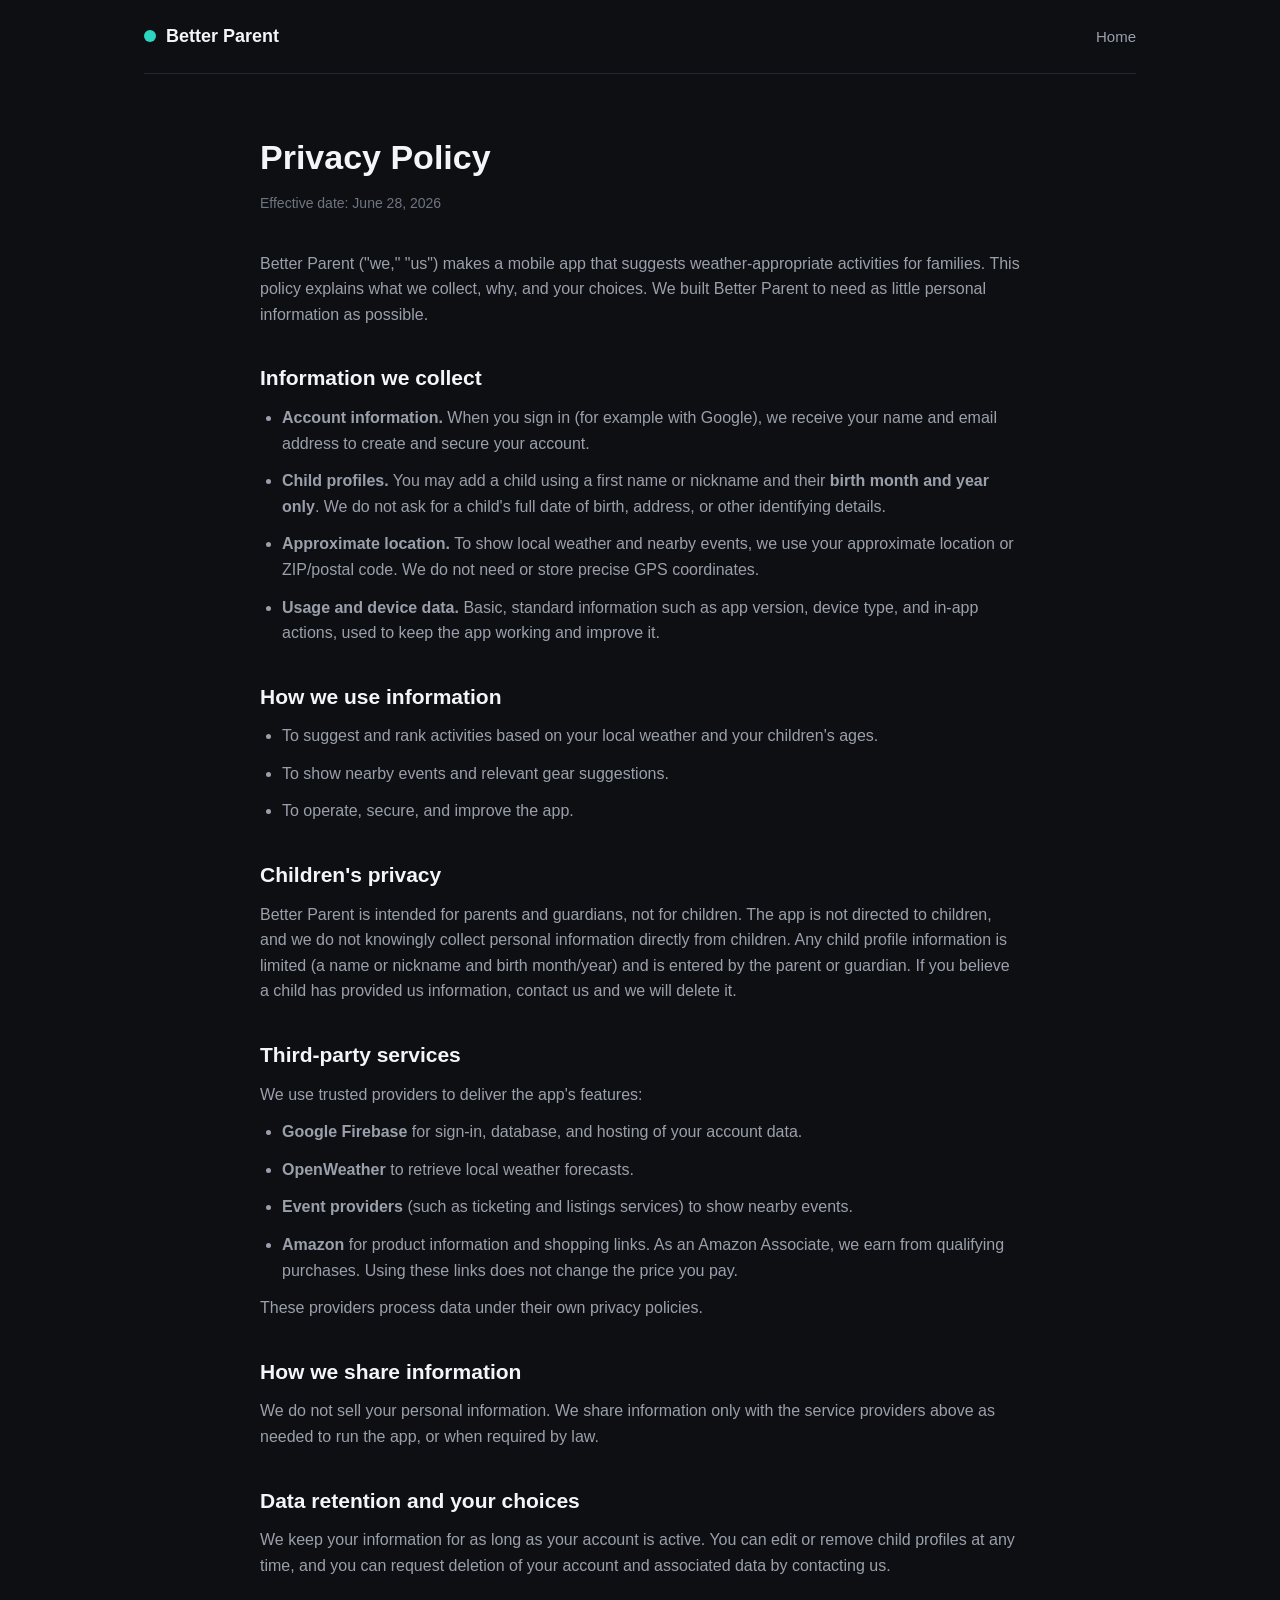
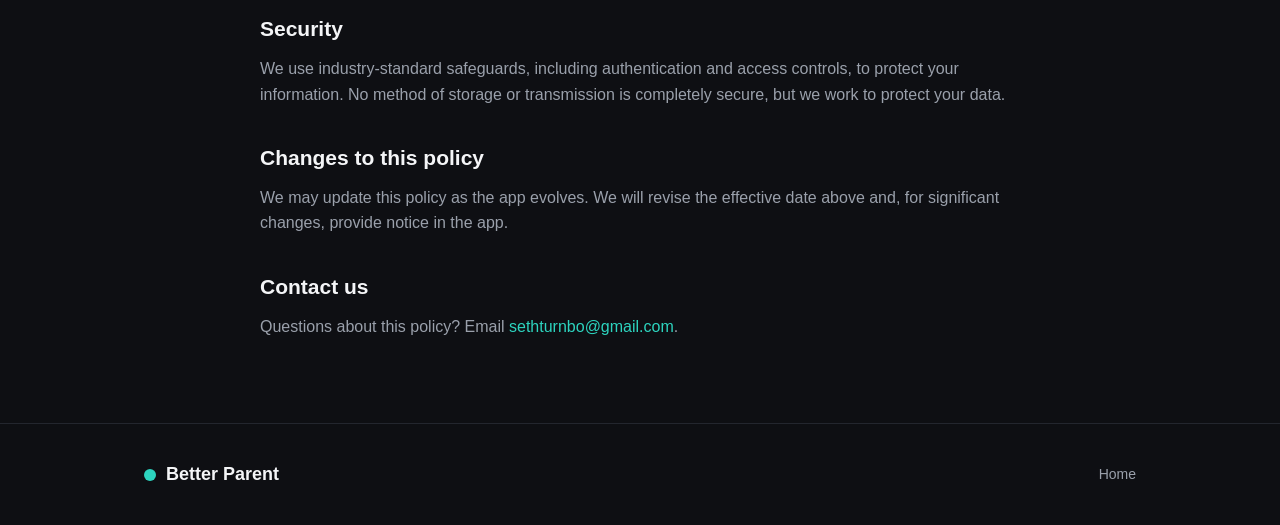
==== privacy.html @ 457e9989 "Add Better Parent landing and privacy pages Co-Authored-By: Claude Opus 4.8 <noreply@anthropic.com>" ====
<!DOCTYPE html>
<html lang="en">
<head>
  <meta charset="UTF-8" />
  <meta name="viewport" content="width=device-width, initial-scale=1.0" />
  <title>Privacy Policy — Better Parent</title>
  <meta name="description" content="How Better Parent collects, uses, and protects your information." />
  <link rel="stylesheet" href="styles.css" />
</head>
<body>
  <div class="wrap">
    <nav>
      <div class="brand"><a href="index.html" style="color:inherit;display:flex;align-items:center;gap:10px;text-decoration:none;"><span class="dot"></span> Better Parent</a></div>
      <div class="links"><a href="index.html">Home</a></div>
    </nav>
  </div>

  <main class="wrap legal">
    <h1>Privacy Policy</h1>
    <p class="eff">Effective date: June 28, 2026</p>

    <p>Better Parent ("we," "us") makes a mobile app that suggests weather-appropriate activities for families. This policy explains what we collect, why, and your choices. We built Better Parent to need as little personal information as possible.</p>

    <h2>Information we collect</h2>
    <ul>
      <li><strong>Account information.</strong> When you sign in (for example with Google), we receive your name and email address to create and secure your account.</li>
      <li><strong>Child profiles.</strong> You may add a child using a first name or nickname and their <strong>birth month and year only</strong>. We do not ask for a child's full date of birth, address, or other identifying details.</li>
      <li><strong>Approximate location.</strong> To show local weather and nearby events, we use your approximate location or ZIP/postal code. We do not need or store precise GPS coordinates.</li>
      <li><strong>Usage and device data.</strong> Basic, standard information such as app version, device type, and in-app actions, used to keep the app working and improve it.</li>
    </ul>

    <h2>How we use information</h2>
    <ul>
      <li>To suggest and rank activities based on your local weather and your children's ages.</li>
      <li>To show nearby events and relevant gear suggestions.</li>
      <li>To operate, secure, and improve the app.</li>
    </ul>

    <h2>Children's privacy</h2>
    <p>Better Parent is intended for parents and guardians, not for children. The app is not directed to children, and we do not knowingly collect personal information directly from children. Any child profile information is limited (a name or nickname and birth month/year) and is entered by the parent or guardian. If you believe a child has provided us information, contact us and we will delete it.</p>

    <h2>Third-party services</h2>
    <p>We use trusted providers to deliver the app's features:</p>
    <ul>
      <li><strong>Google Firebase</strong> for sign-in, database, and hosting of your account data.</li>
      <li><strong>OpenWeather</strong> to retrieve local weather forecasts.</li>
      <li><strong>Event providers</strong> (such as ticketing and listings services) to show nearby events.</li>
      <li><strong>Amazon</strong> for product information and shopping links. As an Amazon Associate, we earn from qualifying purchases. Using these links does not change the price you pay.</li>
    </ul>
    <p>These providers process data under their own privacy policies.</p>

    <h2>How we share information</h2>
    <p>We do not sell your personal information. We share information only with the service providers above as needed to run the app, or when required by law.</p>

    <h2>Data retention and your choices</h2>
    <p>We keep your information for as long as your account is active. You can edit or remove child profiles at any time, and you can request deletion of your account and associated data by contacting us.</p>

    <h2>Security</h2>
    <p>We use industry-standard safeguards, including authentication and access controls, to protect your information. No method of storage or transmission is completely secure, but we work to protect your data.</p>

    <h2>Changes to this policy</h2>
    <p>We may update this policy as the app evolves. We will revise the effective date above and, for significant changes, provide notice in the app.</p>

    <h2>Contact us</h2>
    <p>Questions about this policy? Email <a href="mailto:sethturnbo@gmail.com">sethturnbo@gmail.com</a>.</p>
  </main>

  <footer>
    <div class="wrap">
      <div class="row">
        <div class="brand"><span class="dot"></span> Better Parent</div>
        <div><a href="index.html">Home</a></div>
      </div>
    </div>
  </footer>
</body>
</html>
---- styles.css ----
:root {
  --bg: #0E0F13;
  --surface: #16181D;
  --surface-2: #1C1F26;
  --text: #F4F5F7;
  --muted: #9AA0AB;
  --faint: #6F7682;
  --teal: #2DD4BF;
  --teal-ink: #0B2E2A;
  --border: #23262E;
  --radius: 16px;
  --maxw: 1040px;
}

* { box-sizing: border-box; margin: 0; padding: 0; }

html { scroll-behavior: smooth; }

body {
  background: var(--bg);
  color: var(--text);
  font-family: -apple-system, BlinkMacSystemFont, "Segoe UI", Roboto, Helvetica, Arial, sans-serif;
  line-height: 1.6;
  -webkit-font-smoothing: antialiased;
}

a { color: var(--teal); text-decoration: none; }
a:hover { text-decoration: underline; }

.wrap { max-width: var(--maxw); margin: 0 auto; padding: 0 24px; }

/* Nav */
nav {
  display: flex; align-items: center; justify-content: space-between;
  padding: 22px 0;
  border-bottom: 1px solid var(--border);
}
.brand { display: flex; align-items: center; gap: 10px; font-weight: 600; font-size: 18px; color: var(--text); }
.brand .dot { width: 12px; height: 12px; border-radius: 50%; background: var(--teal); display: inline-block; }
nav .links a { color: var(--muted); margin-left: 22px; font-size: 15px; }
nav .links a:hover { color: var(--text); text-decoration: none; }

/* Hero */
.hero { padding: 88px 0 72px; text-align: center; }
.hero .eyebrow {
  display: inline-block; color: var(--teal); background: var(--teal-ink);
  font-size: 13px; font-weight: 600; padding: 6px 14px; border-radius: 20px; margin-bottom: 22px;
  letter-spacing: 0.2px;
}
.hero h1 { font-size: 46px; line-height: 1.12; font-weight: 600; letter-spacing: -0.5px; max-width: 760px; margin: 0 auto 20px; }
.hero p { font-size: 19px; color: var(--muted); max-width: 600px; margin: 0 auto 34px; }
.btn {
  display: inline-block; background: var(--teal); color: var(--teal-ink);
  font-weight: 600; font-size: 16px; padding: 14px 26px; border-radius: 12px;
}
.btn:hover { text-decoration: none; opacity: 0.92; }
.btn.ghost { background: transparent; color: var(--text); border: 1px solid var(--border); margin-left: 10px; }
.hero .note { display: block; margin-top: 16px; font-size: 13px; color: var(--faint); }

/* Features */
.section { padding: 64px 0; }
.section h2 { font-size: 30px; font-weight: 600; text-align: center; letter-spacing: -0.3px; margin-bottom: 12px; }
.section .sub { text-align: center; color: var(--muted); max-width: 560px; margin: 0 auto 44px; font-size: 17px; }
.grid { display: grid; grid-template-columns: repeat(auto-fit, minmax(230px, 1fr)); gap: 18px; }
.card {
  background: var(--surface); border: 1px solid var(--border); border-radius: var(--radius);
  padding: 26px 24px;
}
.card .ic {
  width: 44px; height: 44px; border-radius: 12px; background: var(--teal-ink); color: var(--teal);
  display: flex; align-items: center; justify-content: center; font-size: 22px; margin-bottom: 16px;
}
.card h3 { font-size: 18px; font-weight: 600; margin-bottom: 8px; }
.card p { color: var(--muted); font-size: 15px; }

/* Steps */
.steps { display: grid; grid-template-columns: repeat(auto-fit, minmax(230px, 1fr)); gap: 18px; }
.step .num { color: var(--teal); font-weight: 600; font-size: 14px; margin-bottom: 8px; }
.step h3 { font-size: 17px; margin-bottom: 6px; }
.step p { color: var(--muted); font-size: 15px; }

/* CTA band */
.band { background: var(--surface); border: 1px solid var(--border); border-radius: 22px; padding: 52px 32px; text-align: center; margin: 24px 0; }
.band h2 { font-size: 28px; font-weight: 600; margin-bottom: 12px; }
.band p { color: var(--muted); margin-bottom: 26px; }

/* Footer */
footer { border-top: 1px solid var(--border); padding: 36px 0; color: var(--faint); font-size: 14px; }
footer .row { display: flex; align-items: center; justify-content: space-between; flex-wrap: wrap; gap: 14px; }
footer a { color: var(--muted); margin-left: 20px; }
footer .disc { margin-top: 16px; font-size: 12px; color: var(--faint); max-width: 720px; }

/* Legal pages */
.legal { padding: 56px 0 72px; max-width: 760px; }
.legal h1 { font-size: 34px; font-weight: 600; margin-bottom: 8px; }
.legal .eff { color: var(--faint); font-size: 14px; margin-bottom: 36px; }
.legal h2 { font-size: 21px; font-weight: 600; margin: 34px 0 10px; }
.legal p, .legal li { color: var(--muted); font-size: 16px; margin-bottom: 12px; }
.legal ul { padding-left: 22px; }
.legal a { color: var(--teal); }

@media (max-width: 640px) {
  .hero h1 { font-size: 34px; }
  .hero p { font-size: 17px; }
  .btn.ghost { margin-left: 0; margin-top: 10px; }
}
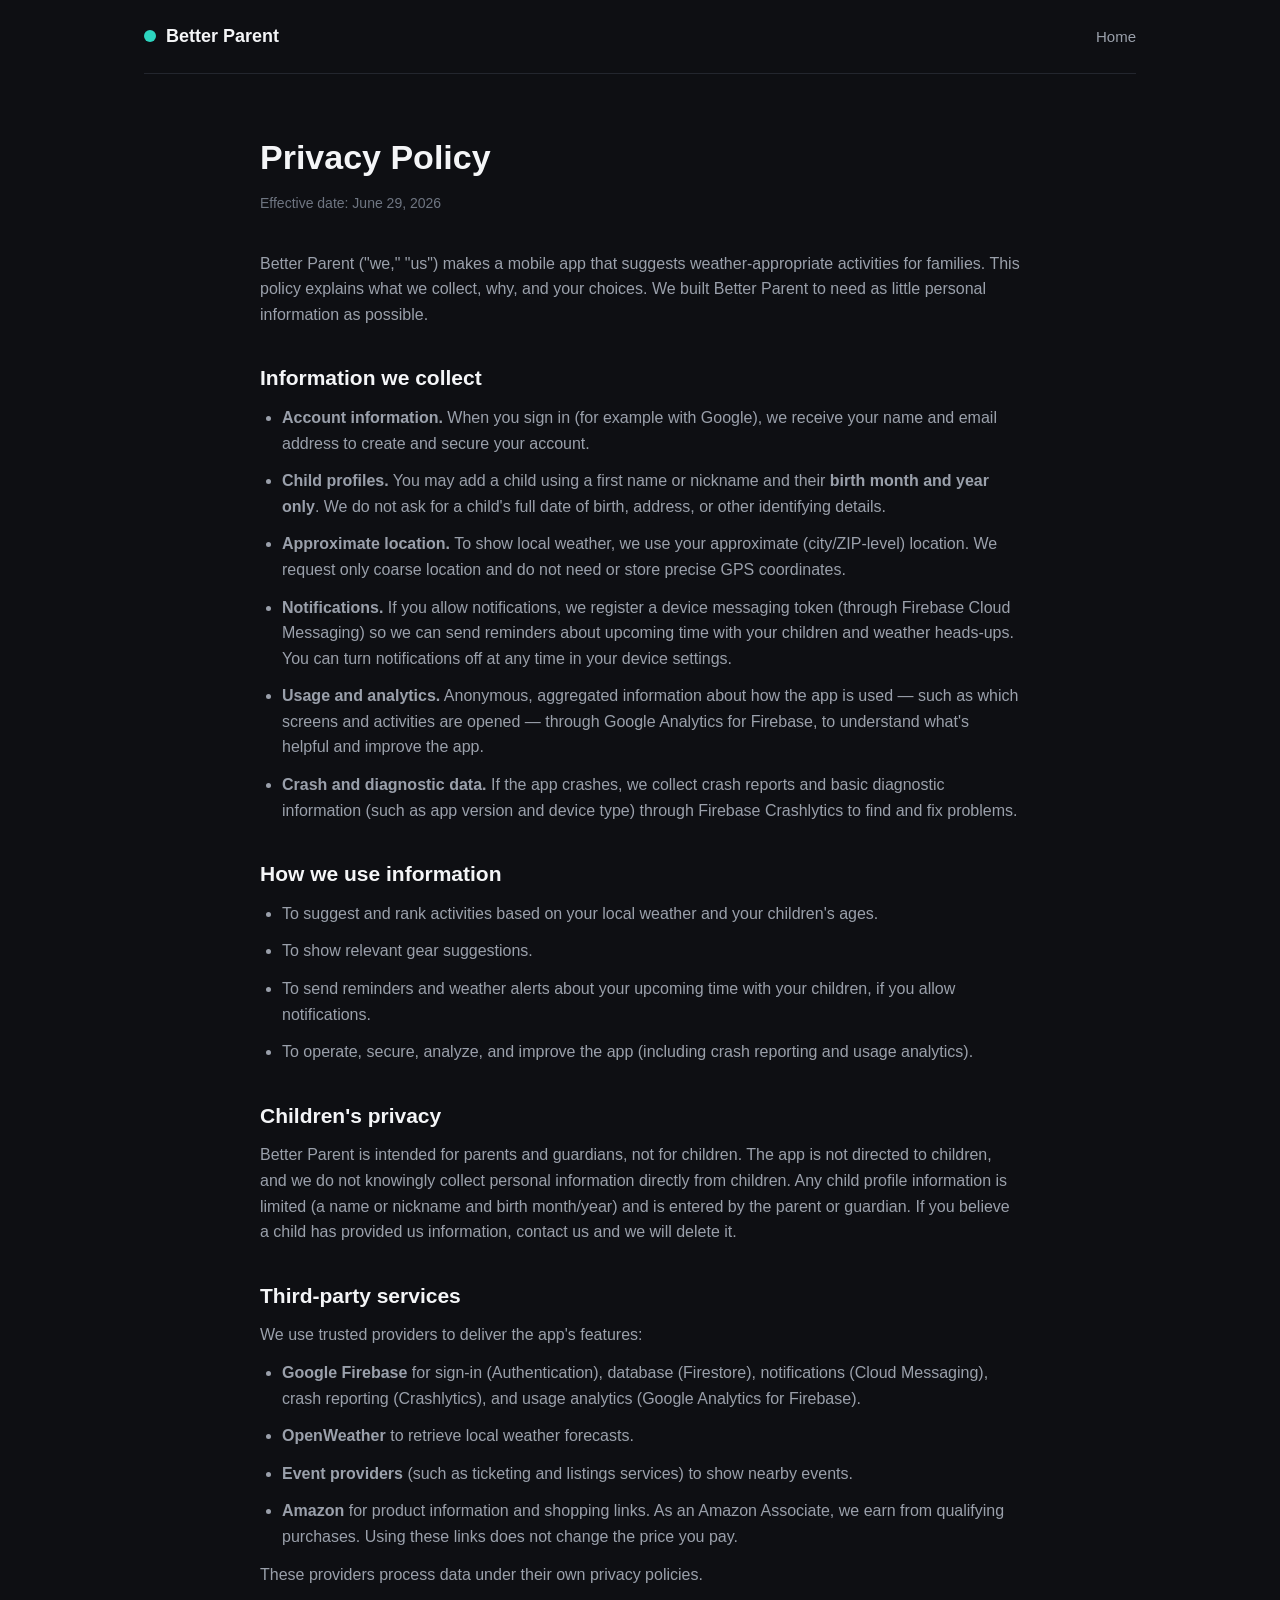
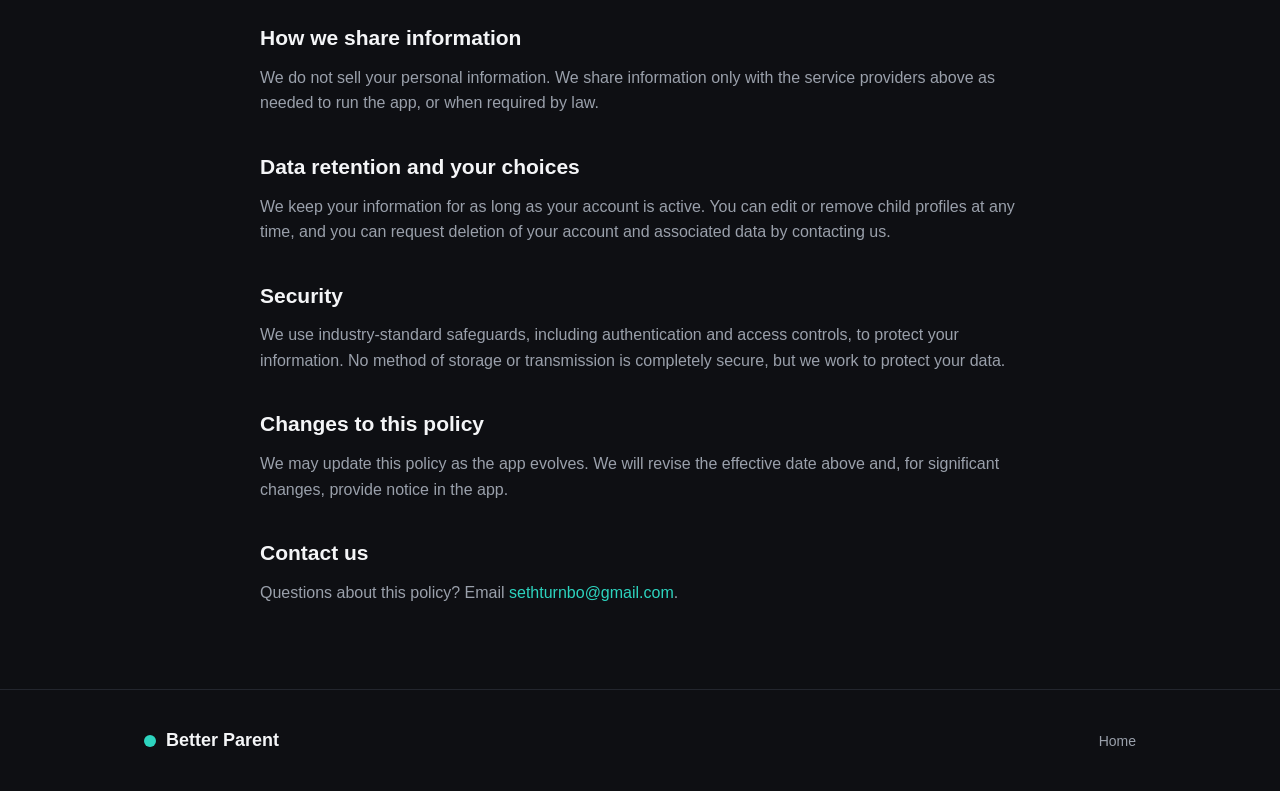
==== commit 780af569: "Privacy policy: declare notifications, analytics, crash data, coarse location Co-Authored-By: Claude" ====
--- a/privacy.html
+++ b/privacy.html
@@ -17,7 +17,7 @@
 
   <main class="wrap legal">
     <h1>Privacy Policy</h1>
-    <p class="eff">Effective date: June 28, 2026</p>
+    <p class="eff">Effective date: June 29, 2026</p>
 
     <p>Better Parent ("we," "us") makes a mobile app that suggests weather-appropriate activities for families. This policy explains what we collect, why, and your choices. We built Better Parent to need as little personal information as possible.</p>
 
@@ -25,15 +25,18 @@
     <ul>
       <li><strong>Account information.</strong> When you sign in (for example with Google), we receive your name and email address to create and secure your account.</li>
       <li><strong>Child profiles.</strong> You may add a child using a first name or nickname and their <strong>birth month and year only</strong>. We do not ask for a child's full date of birth, address, or other identifying details.</li>
-      <li><strong>Approximate location.</strong> To show local weather and nearby events, we use your approximate location or ZIP/postal code. We do not need or store precise GPS coordinates.</li>
-      <li><strong>Usage and device data.</strong> Basic, standard information such as app version, device type, and in-app actions, used to keep the app working and improve it.</li>
+      <li><strong>Approximate location.</strong> To show local weather, we use your approximate (city/ZIP-level) location. We request only coarse location and do not need or store precise GPS coordinates.</li>
+      <li><strong>Notifications.</strong> If you allow notifications, we register a device messaging token (through Firebase Cloud Messaging) so we can send reminders about upcoming time with your children and weather heads-ups. You can turn notifications off at any time in your device settings.</li>
+      <li><strong>Usage and analytics.</strong> Anonymous, aggregated information about how the app is used — such as which screens and activities are opened — through Google Analytics for Firebase, to understand what's helpful and improve the app.</li>
+      <li><strong>Crash and diagnostic data.</strong> If the app crashes, we collect crash reports and basic diagnostic information (such as app version and device type) through Firebase Crashlytics to find and fix problems.</li>
     </ul>
 
     <h2>How we use information</h2>
     <ul>
       <li>To suggest and rank activities based on your local weather and your children's ages.</li>
-      <li>To show nearby events and relevant gear suggestions.</li>
-      <li>To operate, secure, and improve the app.</li>
+      <li>To show relevant gear suggestions.</li>
+      <li>To send reminders and weather alerts about your upcoming time with your children, if you allow notifications.</li>
+      <li>To operate, secure, analyze, and improve the app (including crash reporting and usage analytics).</li>
     </ul>
 
     <h2>Children's privacy</h2>
@@ -42,7 +45,7 @@
     <h2>Third-party services</h2>
     <p>We use trusted providers to deliver the app's features:</p>
     <ul>
-      <li><strong>Google Firebase</strong> for sign-in, database, and hosting of your account data.</li>
+      <li><strong>Google Firebase</strong> for sign-in (Authentication), database (Firestore), notifications (Cloud Messaging), crash reporting (Crashlytics), and usage analytics (Google Analytics for Firebase).</li>
       <li><strong>OpenWeather</strong> to retrieve local weather forecasts.</li>
       <li><strong>Event providers</strong> (such as ticketing and listings services) to show nearby events.</li>
       <li><strong>Amazon</strong> for product information and shopping links. As an Amazon Associate, we earn from qualifying purchases. Using these links does not change the price you pay.</li>
